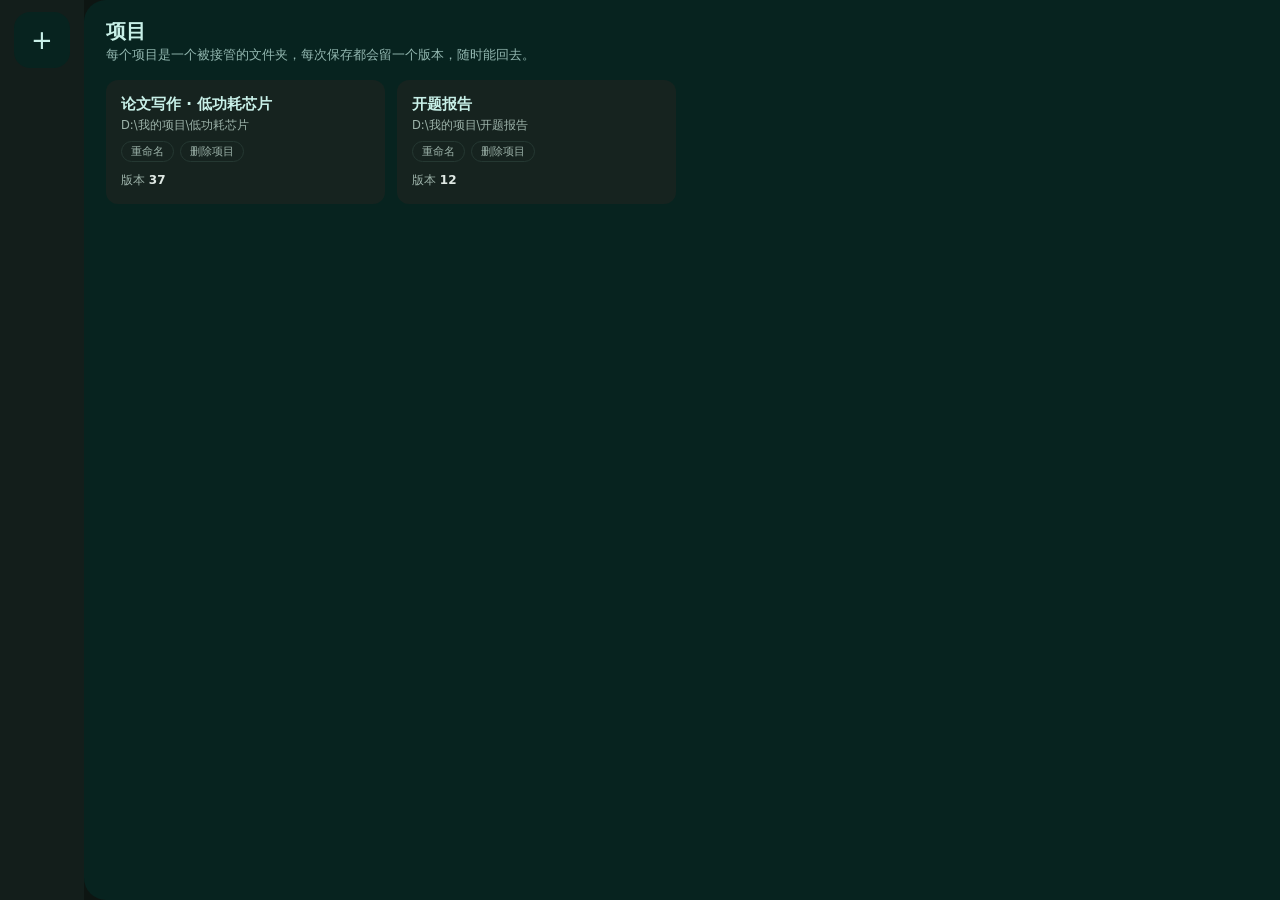
==== prototype/index.html @ 91e2f605 "feat(projects): 与其他功能打通，全量按钮巡检 联动： · 新增 web/js/project-link.js：统一的「存到项目」入口（选项目 → 选节点 → 复制文件） · 历史记录页" ====
<!DOCTYPE html>
<html lang="zh-CN">
<head>
<meta charset="utf-8">
<title>Makise Toolkit · 项目</title>
<link rel="stylesheet" href="css/style.css?v=16">
<style>
  /* 内嵌到 MT 主界面时，隐藏原型自己的左侧栏（MT 已经有导航栏了） */
  body.embed-mode .rail { display: none; }
  body.embed-mode .shell { height: 100%; }
  /* 内嵌时不要透明：透明会让外层底色透上来，文字发灰看不清 */
  body.embed-mode .slab { border-radius: 0; }
  body.embed-mode .view { padding: 18px 22px 24px; }
  body.embed-mode { background: var(--md-surface); }
  /* 内嵌时必须把高度撑满 iframe，否则底下会露出外层的灰带 */
  html:has(body.embed-mode),
  body.embed-mode,
  body.embed-mode .shell { height: 100%; margin: 0; }
  body.embed-mode .slab { min-height: 100%; }
</style>
<script>
  // 在 MT 里是嵌在 iframe 中的：点进项目后 URL 不再带 ?embed=1，
  // 所以用 window.top !== window.self 判断，别再依赖查询参数。
  if (location.search.indexOf('embed=1') >= 0 || window.top !== window.self) {
    document.documentElement.dataset.embed = '1';
  }
</script>
</head>
<body>

<div class="shell">
  <nav class="rail">
    <button class="rail-fab" id="newProject" title="新建项目">+</button>
    <div class="rail-spacer"></div>
  </nav>
  <main class="slab">
    <div class="view">
      <h1 class="page-title">项目</h1>
      <p class="page-sub">每个项目是一个被接管的文件夹，每次保存都会留一个版本，随时能回去。</p>
      <div id="list"></div>
    </div>
  </main>
</div>

<div class="dialog-host" id="dialogHost">
  <div class="dialog">
    <h3>新建项目</h3>
    <p>选一个空文件夹，Makise Toolkit 会接管它，之后每次保存都记一个版本。</p>
    <input class="input" id="projectName" placeholder="项目名称，例如：低功耗芯片论文">
    <input class="input" id="projectPath" placeholder="文件夹路径，例如：D:\\我的项目\\低功耗芯片" style="margin-top:8px">
    <div class="actions">
      <button class="btn text" id="cancel">取消</button>
      <button class="btn" id="confirm">创建</button>
    </div>
  </div>
</div>

<script src="js/data.js?v=16"></script>
<style>
/* 没有项目时的引导：暗色、箭头指向左上角 */
.empty-hint {
  position: absolute; left: 50%; top: 46%;
  transform: translate(-50%, -50%);
  display: flex; align-items: flex-start; gap: 18px;
  color: #5f7d75;
}
.empty-arrow { font-size: 54px; line-height: 1; transform: rotate(-38deg); opacity: .55; }
.empty-text { font-size: 15px; line-height: 1.9; letter-spacing: .4px; }
.empty-text b { display: block; font-size: 17px; color: #7fa69c; margin-bottom: 6px; font-weight: 600; }
</style>
<div class="empty-hint" id="emptyHint" style="display:none">
  <div class="empty-arrow">↖</div>
  <div class="empty-text"><b>创建第一个项目吧！</b>点左上角的 ＋ 选一个空文件夹开始</div>
</div>
<script>
  // 和 MT 主界面的约定：告诉它当前是哪一屏，外部据此切换左上角按钮
  window.tellHost = function (extra) {
    try { parent.postMessage(Object.assign({ type: 'mt-state', view: 'list' }, extra || {}), location.origin); } catch (e) {}
  };
  window.addEventListener('load', () => { tellHost(); });
  window.addEventListener('message', (e) => {
    if (!e || !e.data) return;
    if (e.data.type === 'mt-new') {
      const dlg = document.getElementById('dialogHost');
      if (dlg) dlg.classList.add('open');
      const name = document.getElementById('projectName');
      if (name) setTimeout(() => name.focus(), 60);
    }
  });
</script>
<script src="js/api.js?v=16"></script>
<script>
const MTD = window.MTData;

const list = document.getElementById('list');
const host = document.getElementById('dialogHost');

let MTOnline = false;

async function render() {
  let projects = [];
  MTOnline = await MTApi.available().catch(() => false);
  if (MTOnline) {
    try { projects = (await MTApi.list()).projects || []; } catch (e) { projects = []; }
  } else {
    projects = MTD.loadProjects();
  }
  list.innerHTML = '';
  const hint = document.getElementById('emptyHint');
  if (hint) hint.style.display = projects.length ? 'none' : 'flex';
  if (window.tellHost) window.tellHost({ count: projects.length });
  if (!projects.length) return;
  const grid = document.createElement('div');
  grid.className = 'projects';
  projects.forEach((p, i) => {
    const card = document.createElement('div');
    card.className = 'project-card';
    card.style.animationDelay = (i * 40) + 'ms';
    card.innerHTML =
      '<div class="project-name">' + p.name + '</div>' +
      '<div class="project-path">' + p.path + '</div>' +
      '<div class="project-actions">' +
        '<button class="mini-btn" data-act="rename" title="改个项目名">重命名</button>' +
        '<button class="mini-btn danger" data-act="delete" title="删掉项目和它的文件夹">删除项目</button>' +
      '</div>' +
      '<div class="project-meta">' +
        '<span>版本 <b>' + (p.commits || 0) + '</b></span>' +
        (p.branch ? '<span>分支 <b>' + p.branch + '</b></span>' : '') +
        (p.head ? '<span>' + String(p.head).slice(0, 7) + '</span>' : '') +
      '</div>';
    card.onclick = (ev) => {
      const act = ev.target && ev.target.dataset ? ev.target.dataset.act : '';
      if (act) { ev.stopPropagation(); onCardAction(p, act); return; }
      location.href = 'project.html?id=' + encodeURIComponent(p.id) + '&embed=1';
    };
    grid.append(card);
  });
  list.append(grid);
}

document.getElementById('newProject').onclick = () => {
  document.getElementById('projectName').value = '';
  document.getElementById('projectPath').value = '';
  host.classList.add('open');
  setTimeout(() => document.getElementById('projectName').focus(), 80);
};
document.getElementById('cancel').onclick = () => host.classList.remove('open');
host.onclick = (e) => { if (e.target === host) host.classList.remove('open'); };
document.getElementById('confirm').onclick = async () => {
  const name = document.getElementById('projectName').value.trim();
  const path = document.getElementById('projectPath').value.trim();
  if (!name || !path) { await askDialog({ title: '还差一点', body: '项目名和文件夹路径都要填。', okText: '知道了', cancelText: '关闭' }); return; }
  try {
    const p = MTOnline ? await MTApi.create(name, path) : MTD.createProject(name, path);
    host.classList.remove('open');
    await render();
    if (p && p.id) location.href = 'project.html?id=' + encodeURIComponent(p.id) + '&embed=1';
  } catch (e) {
    await askDialog({ title: '创建失败', body: e.message, okText: '知道了', cancelText: '关闭' });
  }
};

/** 卡片上的三个动作：重命名 / 删除项目 */
/** 应用内对话框：不用原生 confirm/prompt（会被"阻止此页面创建更多对话框"静默拦掉） */
function askDialog(opts) {
  return new Promise((resolve) => {
    const host = document.createElement('div');
    host.className = 'mt-modal';
    host.innerHTML = '<div class="mt-modal-box"><div class="mt-modal-title"></div>' +
      '<div class="mt-modal-body"></div>' +
      '<input class="input mt-modal-input" style="display:none">' +
      '<div class="mt-modal-row"><button class="btn text" data-act="cancel"></button>' +
      '<button class="btn" data-act="ok"></button></div></div>';
    host.querySelector('.mt-modal-title').textContent = opts.title || '提示';
    host.querySelector('.mt-modal-body').textContent = opts.body || '';
    host.querySelector('[data-act="ok"]').textContent = opts.okText || '确定';
    host.querySelector('[data-act="cancel"]').textContent = opts.cancelText || '取消';
    if (opts.danger) host.querySelector('[data-act="ok"]').style.background = '#ffb4ab';
    const input = host.querySelector('.mt-modal-input');
    if (opts.input !== undefined) {
      input.style.display = 'block';
      input.value = opts.input;
      host.querySelector('.mt-modal-body').style.display = 'none';
    }
    document.body.append(host);
    const close = (v) => { host.remove(); resolve(v); };
    host.querySelector('[data-act="ok"]').onclick = () => close(opts.input !== undefined ? input.value : true);
    host.querySelector('[data-act="cancel"]').onclick = () => close(opts.input !== undefined ? null : false);
    host.onclick = (e) => { if (e.target === host) close(opts.input !== undefined ? null : false); };
    setTimeout(() => (opts.input !== undefined ? input : host.querySelector('.mt-modal-box')).focus(), 40);
  });
}

/** 卡片上的动作：重命名 / 删除项目 */
async function onCardAction(p, act) {
  if (act === 'rename') {
    const name = await askDialog({ title: '重命名项目', input: p.name, okText: '改名' });
    if (!name || !name.trim() || name === p.name) return;
    try { await MTApi.rename(p.id, name.trim()); await render(); }
    catch (e) { await askDialog({ title: '改名失败', body: e.message, okText: '知道了', cancelText: '关闭' }); }
    return;
  }
  if (act === 'delete') {
    const ok = await askDialog({
      title: '删除项目',
      body: '删除「' + p.name + '」？\n\n确定 = 连文件夹一起删掉（不可恢复）\n取消 = 什么都不做',
      okText: '删除', danger: true,
    });
    if (!ok) return;
    try {
      await MTApi.deleteProject(p.id, true);
      await render();
    } catch (e) {
      const only = await askDialog({
        title: '文件夹删不掉',
        body: '可能里面还有文件开着：' + e.message + '\n\n只从列表移除这个项目？（文件保留）',
        okText: '只移除', cancelText: '算了',
      });
      if (only) {
        try { await MTApi.deleteProject(p.id, false); await render(); }
        catch (e2) { await askDialog({ title: '移除失败', body: e2.message, okText: '知道了', cancelText: '关闭' }); }
      }
    }
  }
}

render();
</script>
<script>
  if (document.documentElement.dataset.embed === '1') document.body.classList.add('embed-mode');
</script>
</body>
</html>
---- prototype/css/style.css ----
/* ============================================================
   Makise Toolkit 项目管理原型 —— 视觉沿用应用的 Material 3 体系
   ============================================================ */
:root {
  --ease-ios: cubic-bezier(.22, 1, .36, 1);
  --ease-soft: cubic-bezier(.34, 1.32, .5, 1);
  --dur-page: 460ms;

  --md-primary: #8fd3c7;
  --md-on-primary: #003731;
  --md-primary-container: #07231f;
  --md-on-primary-container: #c8f0e8;
  --md-secondary-container: #24463f;
  --md-on-secondary-container: #cdeee4;
  --md-surface: #0d1512;
  --md-surface-container: #131e1b;
  --md-surface-container-low: #16231f;
  --md-surface-container-high: #1d2e29;
  --md-on-surface: #dfe9e4;
  --md-on-surface-variant: #9db3aa;
  --md-outline: #3a5049;
  --md-outline-variant: #253832;
  --md-error: #ffb4ab;

  --radius-card: 12px;
  --radius-slab: 22px;
  --radius-pill: 999px;
}

* { box-sizing: border-box; }
html, body { height: 100%; }
body {
  margin: 0;
  background: var(--md-surface);
  color: var(--md-on-surface);
  font-family: "Segoe UI", "Microsoft YaHei UI", system-ui, sans-serif;
  font-size: 14px;
  -webkit-font-smoothing: antialiased;
}
button { font: inherit; cursor: pointer; }
input { font: inherit; }

/* ---------------------------------------------------------- 布局骨架 */
.shell { display: flex; height: 100%; }
.rail {
  width: 84px; flex: none;
  background: var(--md-surface-container);
  display: flex; flex-direction: column; align-items: center;
  padding: 12px 0 10px; gap: 10px;
}
.rail-fab {
  width: 56px; height: 56px; border: none; border-radius: 16px;
  background: var(--md-primary-container); color: var(--md-on-primary-container);
  display: grid; place-items: center; font-size: 26px; line-height: 1;
  transition: transform 140ms var(--ease-ios), background 160ms var(--ease-ios);
}
.rail-fab:hover { background: #0e332c; }
.rail-fab:active { transform: scale(.94); }
.rail-spacer { flex: 1; }

.slab {
  flex: 1; min-width: 0;
  background: var(--md-primary-container);
  color: var(--md-on-primary-container);
  border-radius: var(--radius-slab) 0 0 var(--radius-slab);
  overflow: hidden; display: flex;
}
.view { flex: 1; min-width: 0; overflow-y: auto; padding: 18px 22px 40px; }

.page-title { font-size: 20px; font-weight: 600; margin: 0 0 2px; }
.page-sub { margin: 0 0 16px; font-size: 12.5px; opacity: .72; }

/* ---------------------------------------------------------- 卡片 */
.card {
  background: var(--md-surface-container-low);
  border-radius: var(--radius-card);
  padding: 13px 14px;
  margin-bottom: 12px;
}
.card-title { font-size: 14px; font-weight: 600; margin: 0 0 6px; display: flex; align-items: center; gap: 8px; }
.card-desc { font-size: 12.5px; color: var(--md-on-surface-variant); line-height: 1.6; margin: 0; }

/* ---------------------------------------------------------- 按钮 */
.btn {
  height: 34px; padding: 0 14px; border: none; border-radius: var(--radius-pill);
  background: var(--md-secondary-container); color: var(--md-on-secondary-container);
  display: inline-flex; align-items: center; gap: 6px; font-size: 13px;
  transition: transform 120ms var(--ease-ios), background 150ms var(--ease-ios), opacity 150ms;
}
.btn:hover { filter: brightness(1.12); }
.btn:active { transform: scale(.97); }
.btn.tonal { background: transparent; box-shadow: inset 0 0 0 1px var(--md-outline); color: var(--md-primary); }
.btn.text { background: transparent; color: var(--md-primary); padding: 0 10px; }
.btn:disabled { opacity: .38; cursor: not-allowed; transform: none; }
.btn-row { display: flex; gap: 8px; flex-wrap: wrap; align-items: center; }

/* ---------------------------------------------------------- 首页：项目列表 */
.projects { display: grid; grid-template-columns: repeat(auto-fill, minmax(260px, 1fr)); gap: 12px; }
.project-card {
  background: var(--md-surface-container-low);
  border-radius: var(--radius-card);
  padding: 14px; cursor: pointer;
  border: 1px solid transparent;
  transition: border-color 160ms var(--ease-ios), transform 160ms var(--ease-ios), background 160ms;
  animation: card-in 260ms var(--ease-ios) both;
}
.project-card:hover { border-color: var(--md-outline); transform: translateY(-2px); background: var(--md-surface-container); }
.project-name { font-size: 15px; font-weight: 600; margin-bottom: 4px; }
.project-path { font-size: 11.5px; color: var(--md-on-surface-variant); overflow: hidden; text-overflow: ellipsis; white-space: nowrap; }
.project-meta { display: flex; gap: 14px; margin-top: 10px; font-size: 12px; color: var(--md-on-surface-variant); }
.project-meta b { color: var(--md-on-surface); font-weight: 600; }
@keyframes card-in { from { opacity: 0; transform: translateY(10px); } to { opacity: 1; transform: none; } }

.empty {
  display: grid; place-items: center; gap: 10px;
  padding: 70px 20px; text-align: center;
  color: var(--md-on-surface-variant);
}
.empty .big { font-size: 40px; opacity: .5; }

/* ---------------------------------------------------------- 项目视图 */
.project-head { display: flex; align-items: center; gap: 12px; margin-bottom: 12px; }
.project-head .name { font-size: 18px; font-weight: 600; }
.project-head .path { font-size: 11.5px; color: var(--md-on-surface-variant); }

/* 外部 git 被动过的提示 */
.banner {
  display: flex; align-items: center; gap: 10px;
  background: #3a2f10; color: #ffe08a;
  border-radius: var(--radius-card); padding: 9px 12px; margin-bottom: 12px;
  font-size: 12.5px;
  animation: banner-in 260ms var(--ease-ios) both;
}
@keyframes banner-in { from { opacity: 0; transform: translateY(-6px); } to { opacity: 1; transform: none; } }

/* 画布 */
/* 时间轴：横向卡片 */
.node.card {
  border-radius: 12px;
  min-width: 132px; max-width: 190px;
  text-align: left;
}
/* 思维导图：圆形节点，文字居中 */
.canvas.round .node {
  border-radius: 50%;
  width: 104px; height: 104px;
  display: flex; flex-direction: column; align-items: center; justify-content: center;
  text-align: center; padding: 0 10px;
  font-size: 12px; line-height: 1.25;
}
.canvas.round .node .note { display: none; }
.canvas.round .node.trunk {
  width: 128px; height: 128px;
  min-width: 0; max-width: none;
  font-size: 13px;
}

/* 节点下沿的分支把手：按住往上拖不出来，点一下加一条分支 */
.branch-handle {
  position: absolute; left: 50%; bottom: -9px;
  width: 18px; height: 18px; margin-left: -9px;
  border-radius: 50%;
  background: var(--md-surface-container-highest, #24352f);
  border: 1px solid var(--md-outline);
  color: var(--md-primary);
  display: grid; place-items: center;
  font-size: 13px; line-height: 1;
  opacity: 0; transform: scale(.8);
  transition: opacity 160ms var(--ease-ios), transform 160ms var(--ease-ios);
  cursor: pointer;
}
.node:hover .branch-handle,
.node.selected .branch-handle { opacity: 1; transform: scale(1); }
/* 导图模式也给手柄，贴着圆周放 */
.canvas.round .branch-handle.down { bottom: -14px; }
.canvas.round .branch-handle.right { display: none; }

.canvas-wrap {
  position: relative;
  background: var(--md-surface-container-low);
  background-image: radial-gradient(circle, rgba(143,211,199,.10) 1px, transparent 1px);
  background-size: 22px 22px;
  border-radius: var(--radius-card);
  height: calc(100vh - 210px);
  min-height: 420px;
  overflow: hidden;
}
.canvas {
  position: absolute; inset: 0;
  /* 点阵画在 .canvas-wrap 上，这样平移多远都有背景 */
}
/* overflow: visible 让超出视口的连线也能画出来，不会被裁掉 */
.edges { position: absolute; inset: 0; width: 100%; height: 100%; overflow: visible; pointer-events: none; }
.edge { fill: none; stroke: var(--md-outline); stroke-width: 2; transition: d 420ms var(--ease-ios); }
.edge.linked { stroke: var(--md-primary); stroke-opacity: .55; }

.node.dragging {
  transition: none !important;
  pointer-events: none;   /* 拖动中让指针"穿透"到自己下面，才能判断压在谁身上 */
}
.node {
  position: absolute;
  transform: translate(-50%, -50%);
  transition: left 460ms var(--ease-ios), top 460ms var(--ease-ios),
              box-shadow 160ms, background 160ms, border-color 160ms;
  background: var(--md-surface-container-high);
  border: 1px solid var(--md-outline-variant);
  border-radius: 12px;
  padding: 10px 14px;
  min-width: 108px; max-width: 200px;
  font-size: 13px; line-height: 1.4;
  box-shadow: 0 1px 3px rgba(0,0,0,.25);
  cursor: grab; user-select: none;
  will-change: left, top;
}
.node:active { cursor: grabbing; }
.node:hover { border-color: var(--md-outline); box-shadow: 0 4px 12px rgba(0,0,0,.35); }
.node.selected { border-color: var(--md-primary); box-shadow: 0 0 0 2px rgba(143, 211, 199, .18); }
.node.trunk {
  background: var(--md-primary); color: var(--md-on-primary);
  border-color: transparent; font-weight: 600;
  min-width: 160px;
  max-width: 240px;
  padding: 12px 16px;
  box-shadow: 0 4px 16px rgba(143,211,199,.18);
}
.node.floating { border-style: dashed; opacity: .92; }
.node .note {
  margin-top: 4px; font-size: 11px; color: var(--md-on-surface-variant);
  border-top: 1px dashed var(--md-outline-variant); padding-top: 3px;
}
.node.trunk .note { color: rgba(0, 55, 49, .75); border-color: rgba(0, 55, 49, .3); }
.node.dragging { transition: none; z-index: 30; }

/* 暂存区 */
.stage {
  position: absolute; right: 14px; bottom: 14px; width: 208px;
  background: color-mix(in srgb, var(--md-surface-container) 92%, transparent);
  border: 1px dashed var(--md-outline);
  border-radius: var(--radius-card);
  padding: 10px;
  backdrop-filter: blur(3px);
}
.stage-title { font-size: 11.5px; color: var(--md-on-surface-variant); margin-bottom: 8px; display: flex; justify-content: space-between; }
.stage .item {
  background: var(--md-surface-container-high);
  border-radius: 9px; padding: 6px 9px; margin-bottom: 6px;
  font-size: 12px; cursor: grab;
  display: flex; gap: 6px; align-items: center;
  transition: transform 140ms var(--ease-ios), background 140ms;
}
.stage .item:hover { background: #24352f; transform: translateX(-2px); }
.stage .item:active { cursor: grabbing; }
.stage .hint { font-size: 11px; color: var(--md-on-surface-variant); opacity: .8; }

/* 浮动工具条 */
.toolbar {
  display: flex; gap: 8px; align-items: center;
  margin-top: 12px;
}
.toolbar .grow { flex: 1; }
.dirty-dot { width: 7px; height: 7px; border-radius: 50%; background: var(--md-primary); opacity: 0; transition: opacity 200ms; }
.dirty-dot.on { opacity: 1; }

/* 视图切换分段控件 */
.segmented {
  display: inline-flex; background: var(--md-surface-container-high);
  border-radius: var(--radius-pill); padding: 3px; gap: 2px;
}
.segmented button {
  border: none; background: transparent; color: var(--md-on-surface-variant);
  height: 28px; padding: 0 14px; border-radius: var(--radius-pill); font-size: 12.5px;
  transition: background 200ms var(--ease-ios), color 200ms;
}
.segmented button.on { background: var(--md-secondary-container); color: var(--md-on-secondary-container); }

/* 弹窗 */
.dialog-host {
  position: fixed; inset: 0; display: none; place-items: center;
  background: rgba(0, 0, 0, .5); z-index: 100;
}
.dialog-host.open { display: grid; }
.dialog {
  width: min(420px, 90vw);
  background: var(--md-surface-container);
  border-radius: 16px; padding: 18px;
  animation: dlg-in 240ms var(--ease-soft) both;
}
@keyframes dlg-in { from { opacity: 0; transform: scale(.96) translateY(8px); } to { opacity: 1; transform: none; } }
.dialog h3 { margin: 0 0 6px; font-size: 16px; }
.dialog p { margin: 0 0 14px; font-size: 12.5px; color: var(--md-on-surface-variant); line-height: 1.6; }
.input {
  width: 100%; height: 36px; padding: 0 12px;
  background: var(--md-surface-container-high);
  border: 1px solid var(--md-outline-variant);
  border-radius: 10px; color: var(--md-on-surface);
}
.input:focus { outline: none; border-color: var(--md-primary); }
.dialog .actions { display: flex; justify-content: flex-end; gap: 8px; margin-top: 16px; }

@media (prefers-reduced-motion: reduce) {
  * { animation: none !important; transition: none !important; }
}

/* 分支线：虚线 + 琥珀色，和主线的实线青绿区分开 */
.edge.branch {
  stroke: #e8b86d;
  stroke-dasharray: 5 5;
  stroke-opacity: .8;
  stroke-width: 1.6;
}
.edge.main { stroke: var(--md-primary); stroke-opacity: .55; }


/* ---------- 节点摘要：编辑后的简练内容挂在节点上 ---------- */
.node .summary {
  margin-top: 4px;
  font-size: 11px;
  line-height: 1.45;
  color: var(--md-on-surface-variant);
  display: -webkit-box;
  -webkit-line-clamp: 2;
  -webkit-box-orient: vertical;
  overflow: hidden;
}
.node.trunk .summary { color: rgba(0, 55, 49, .72); }
.canvas.round .node .summary { display: none; }

/* ---------- 节点两个方向的手柄 ---------- */
.branch-handle.down { left: 50%; bottom: -9px; margin-left: -9px; }
.branch-handle.right {
  left: auto; right: -9px; bottom: auto;
  top: 50%; margin-top: -9px;
}
.node:hover .branch-handle,
.node.selected .branch-handle { opacity: 1; transform: scale(1); }
.canvas.round .branch-handle { display: none; }

/* ---------- 编辑面板 ---------- */
.editor-host {
  position: fixed; inset: 0; background: rgba(0, 0, 0, .45);
  display: none; z-index: 90;
}
.editor-host.open { display: block; }
.editor {
  position: absolute; right: 0; top: 0; bottom: 0;
  width: min(460px, 96vw);
  min-width: 0;
  overflow-x: hidden;
  background: var(--md-surface-container);
  padding: 18px;
  display: flex; flex-direction: column; gap: 10px;
  transform: translateX(100%);
  transition: transform 320ms var(--ease-soft);
  box-shadow: -8px 0 32px rgba(0,0,0,.35);
}
.editor-host.open .editor { transform: none; }
.editor h3 { margin: 0; font-size: 15px; }
.editor .hint { font-size: 11.5px; color: var(--md-on-surface-variant); line-height: 1.6; }
.editor input, .editor textarea {
  width: 100%; background: var(--md-surface-container-high);
  border: 1px solid var(--md-outline-variant); border-radius: 10px;
  color: var(--md-on-surface); padding: 10px 12px; font: inherit; resize: none;
}
.editor textarea { flex: 1; min-height: 220px; line-height: 1.7; }
.editor input:focus, .editor textarea:focus { outline: none; border-color: var(--md-primary); }
.editor .row { display: flex; gap: 8px; justify-content: flex-end; }

/* 节点右下角显示对应的文件名，鼠标移上去才显示，避免太挤 */
.node .filerow {
  margin-top: 5px; font-size: 10px; opacity: 0;
  color: var(--md-primary); letter-spacing: .2px;
  white-space: nowrap; overflow: hidden; text-overflow: ellipsis;
  transition: opacity 160ms var(--ease-ios);
}
.node:hover .filerow, .node.selected .filerow { opacity: .8; }
.canvas.round .node .filerow { display: none; }

/* 合并编辑器：层级高于分支面板，两侧对照要能同时看到 */
#mergeHost { z-index: 95; }
#mergeHost .editor { width: min(880px, 96vw); }
#mergeHost .ed-row { color: #b8f0e4; }

/* ---------- Markdown 编辑器 ---------- */
.md-tabs { display: flex; gap: 4px; }
.md-tabs button {
  background: transparent; border: 1px solid var(--md-outline-variant);
  color: var(--md-on-surface-variant); border-radius: 999px;
  padding: 4px 12px; font: inherit; font-size: 12px; cursor: pointer;
  transition: background 160ms var(--ease-ios), color 160ms var(--ease-ios);
}
.md-tabs button.on {
  background: rgba(143, 211, 199, .14);
  color: var(--md-primary);
  border-color: rgba(143, 211, 199, .45);
}
.md-toolbar { display: flex; gap: 4px; }
.md-toolbar button {
  min-width: 30px; height: 26px; padding: 0 8px;
  background: var(--md-surface-container-high);
  border: 1px solid transparent; border-radius: 7px;
  color: var(--md-on-surface-variant); font: inherit; font-size: 12px;
  cursor: pointer; transition: background 140ms var(--ease-ios);
}
.md-toolbar button:hover { background: var(--md-surface-container-highest); color: var(--md-primary); }
.md-body { display: flex; gap: 10px; flex: 1; min-height: 0; }
.md-body textarea { flex: 1; min-height: 200px; }
.md-preview {
  flex: 1; min-height: 200px; overflow: auto; font-size: 13px; line-height: 1.75;
  padding: 10px 12px; border-radius: 10px;
  background: var(--md-surface-container-high);
  border: 1px solid var(--md-outline-variant);
}
.editor[data-mode="edit"] .md-preview { display: none; }
.editor[data-mode="preview"] textarea { display: none; }
.editor[data-mode="preview"] .md-toolbar { display: none; }
.editor[data-mode="preview"] .md-preview { flex: 1; }
.md-preview h1, .md-preview h2, .md-preview h3 { margin: .6em 0 .35em; line-height: 1.35; }
.md-preview h1 { font-size: 20px; } .md-preview h2 { font-size: 16px; } .md-preview h3 { font-size: 14px; }
.md-preview p { margin: .5em 0; }
.md-preview ul, .md-preview ol { margin: .4em 0; padding-left: 1.35em; }
.md-preview blockquote {
  margin: .5em 0; padding: 4px 10px; border-left: 2px solid var(--md-primary);
  color: var(--md-on-surface-variant); background: rgba(143, 211, 199, .06);
}
.md-preview code {
  background: rgba(0, 0, 0, .28); padding: 1px 5px; border-radius: 4px; font-size: 12px;
}
.md-preview pre.md-code {
  background: rgba(0, 0, 0, .3); padding: 10px; border-radius: 8px; overflow: auto;
}
.md-preview pre.md-code code { background: none; padding: 0; }
.md-preview a { color: var(--md-primary); }
.md-preview hr { border: none; border-top: 1px solid var(--md-outline-variant); margin: 1em 0; }


/* ---------- 编辑面板的尺寸与折行修复 ---------- */
.editor > * { min-width: 0; }
.editor input, .editor textarea { min-width: 0; }
.editor textarea {
  white-space: pre-wrap;
  overflow-wrap: anywhere;      /* 一长串 11111… 一定要能折行 */
  word-break: break-word;
  overflow-x: hidden;
  height: 100%;
  min-height: 160px;
  max-height: none;
}
.editor .md-body { min-height: 0; overflow: hidden; }
.editor .md-body textarea { flex: 1 1 0; min-width: 0; }
.editor .md-preview {
  flex: 1 1 0; min-width: 0;
  overflow-wrap: anywhere;
  word-break: break-word;
  overflow-x: hidden;
}
/* 面板窄的时候分栏没意义：自动只留编辑区 */
@media (max-width: 900px) {
  .editor[data-mode="split"] .md-preview { display: none; }
  .editor[data-mode="split"] textarea { flex: 1; }
}
/* 面板太矮时，正文区让出一部分给附件区 */
.editor textarea { field-sizing: content; }

/* 节点右下角的附件角标：挂了文件一眼能看出来 */
.node .asset-badge {
  position: absolute; right: -9px; bottom: -9px;
  min-width: 26px; height: 20px;
  display: inline-flex; align-items: center; justify-content: center;
  cursor: pointer; z-index: 3;
  background: var(--md-surface-container-highest);
  border: 1px solid rgba(143, 211, 199, .45);
  color: var(--md-primary);
  border-radius: 999px; padding: 1px 6px;
  font-size: 10px; line-height: 1.5; white-space: nowrap;
  box-shadow: 0 2px 6px rgba(0, 0, 0, .35);
}
.canvas.round .node .asset-badge { right: -2px; bottom: 6px; }

/* 关联线：和结构线明显区分 —— 紫色点线 + 可点击删除 */
.edge.link {
  stroke: #b9a6f0;
  stroke-width: 1.8;
  stroke-dasharray: 2 6;
  stroke-linecap: round;
  stroke-opacity: .9;
  pointer-events: stroke;
  cursor: pointer;
}
.edge.link:hover { stroke: #d5c8ff; stroke-width: 2.4; }
.canvas.linking { cursor: crosshair; }

/* 关联线上的文字：加描边做底，压在连线/节点上也看得清 */
.edge-label {
  font-size: 11px;
  fill: #d5c8ff;
  text-anchor: middle;
  dominant-baseline: middle;
  paint-order: stroke;
  stroke: var(--md-surface-container-low);
  stroke-width: 3.5px;
  stroke-linejoin: round;
  pointer-events: auto;
  cursor: pointer;
  user-select: none;
}
.edge-label:hover { fill: #ffffff; }
.edge-label.empty {
  fill: rgba(213, 200, 255, .45);
  font-style: italic;
  pointer-events: none;   /* 占位文字不要挡住节点点击 */
}

/* 文字单独一层，压在节点上面；只让文字本身可点，不挡拖动 */
.edge-labels { z-index: 6; pointer-events: none; overflow: visible; }
.edge-labels text { pointer-events: auto; }

/* 从分支再延伸出来的主线：点划线，和普通主线区分 */
.edge.main-from-branch {
  stroke: #7fc9bb;
  stroke-dasharray: 9 5;
  stroke-opacity: .6;
}

.stage-actions { display: flex; gap: 6px; margin-top: 2px; }
.stage-actions .btn { font-size: 11.5px; padding: 0 8px; height: 26px; }

/* 右键菜单 */
.ctx-menu {
  position: fixed; z-index: 300; min-width: 150px;
  background: var(--md-surface-container-high);
  border: 1px solid var(--md-outline-variant);
  border-radius: 10px; padding: 5px;
  box-shadow: 0 10px 28px rgba(0, 0, 0, .45);
  display: flex; flex-direction: column; gap: 1px;
}
.ctx-menu button {
  background: transparent; border: none; text-align: left;
  color: var(--md-on-surface); font: inherit; font-size: 12.5px;
  padding: 7px 10px; border-radius: 7px; cursor: pointer;
}
.ctx-menu button:hover { background: var(--md-surface-container-highest); }
.ctx-menu button.danger { color: #ffb4ab; }
.ctx-menu .sep { height: 1px; background: var(--md-outline-variant); margin: 4px 6px; }

/* 标题太长时截断，别把节点撑变形 */
.node > div:first-child {
  display: -webkit-box;
  -webkit-line-clamp: 2;
  -webkit-box-orient: vertical;
  overflow: hidden;
  overflow-wrap: anywhere;
}

/* 拖动时预告"会连到哪、怎么连" */
.edge.preview {
  stroke: var(--md-primary);
  stroke-width: 2;
  stroke-dasharray: 3 7;
  stroke-opacity: .9;
  animation: previewDash 1s linear infinite;
}
.edge.preview.preview-v { stroke: #e8b86d; }
@keyframes previewDash { to { stroke-dashoffset: -20; } }
.node.link-target {
  border-color: var(--md-primary) !important;
  box-shadow: 0 0 0 3px rgba(143, 211, 199, .28), 0 6px 18px rgba(0,0,0,.4) !important;
}

/* 线本身可以被指到，才能右键 */
.edges .edge { pointer-events: stroke; cursor: pointer; }
.edge-label.structural { fill: #b6d8d0; font-size: 10.5px; }
.edge-label.structural.is-branch { fill: #e8c99a; }

/* 附件弹层 */
.asset-pop {
  position: fixed; z-index: 320; min-width: 190px; max-width: 300px;
  background: var(--md-surface-container-high);
  border: 1px solid var(--md-outline-variant);
  border-radius: 10px; padding: 8px;
  box-shadow: 0 10px 26px rgba(0,0,0,.45);
}
.asset-pop-row {
  display: flex; gap: 8px; align-items: center;
  padding: 5px 6px; border-radius: 7px; cursor: pointer; font-size: 12px;
}
.asset-pop-row:hover { background: var(--md-surface-container-highest); }
.asset-pop-name { flex: 1; overflow: hidden; text-overflow: ellipsis; white-space: nowrap; }
.asset-pop-size { opacity: .55; font-size: 11px; }

#kindRow { align-items: center; }
#kindRow button { font-size: 11.5px; padding: 4px 10px; }

.mini-btn {
  background: transparent; border: 1px solid var(--md-outline-variant);
  color: var(--md-on-surface-variant); border-radius: 999px;
  font: inherit; font-size: 11px; padding: 2px 9px; cursor: pointer;
  transition: color 150ms, border-color 150ms;
}
.mini-btn:hover { color: var(--md-primary); border-color: var(--md-primary); }
.mini-btn.danger:hover { color: #ffb4ab; border-color: #ffb4ab; }
.project-actions { display: flex; gap: 6px; margin-top: 8px; }

/* ---------- 编辑面板：头部固定 / 正文自适应 / 底部固定 ---------- */
.editor {
  display: flex;
  flex-direction: column;
  gap: 8px;
  overflow: hidden;          /* 面板本身不滚，正文区滚 */
}
.editor-head { display: flex; align-items: center; gap: 10px; }
.editor-head h3 { margin: 0; }
.editor-bar {
  display: flex; align-items: center; gap: 10px; flex-wrap: wrap;
}
.editor .md-body {
  flex: 1 1 auto;
  min-height: 160px;
  max-height: none;
}
.asset-box {
  border: 1px solid var(--md-outline-variant);
  border-radius: 10px;
  padding: 6px 10px;
  flex: 0 0 auto;
}
.asset-box summary {
  cursor: pointer; font-size: 12px; color: var(--md-on-surface-variant);
  list-style: none;
}
.asset-box summary::-webkit-details-marker { display: none; }
.asset-box summary::before { content: '▸ '; }
.asset-box[open] summary::before { content: '▾ '; }
.asset-box .asset-row { display: flex; gap: 6px; margin-top: 6px; }
.asset-box #assetList { display: flex; flex-direction: column; gap: 4px; max-height: 120px; overflow: auto; margin-top: 6px; }
.editor > .row {
  flex: 0 0 auto;
  border-top: 1px solid var(--md-outline-variant);
  padding-top: 8px;
}
/* 节点上那两个快捷手柄：常态就看得见，别藏着 */
.branch-handle { opacity: .62; }
.branch-handle.down { font-size: 12px; }
.branch-handle.right { font-size: 13px; font-weight: 600; }

/* 关联模式下的源节点：一直亮着，提醒你"正在从它往外连" */
.node.link-source {
  border-color: #b9a6f0 !important;
  box-shadow: 0 0 0 3px rgba(185, 166, 240, .25), 0 6px 18px rgba(0,0,0,.4) !important;
}

/* 提示条：多条同时出现时往上叠 */
.mt-toast {
  position: fixed; left: 50%; transform: translateX(-50%);
  background: #1d2e29; color: #dfe9e4;
  padding: 9px 16px; border-radius: 999px; font-size: 12.5px;
  z-index: 200; display: flex; gap: 12px; align-items: center;
  box-shadow: 0 6px 20px rgba(0,0,0,.35);
  transition: bottom 180ms var(--ease-ios), opacity 180ms;
}

/* 线的透明命中层：让 2px 的线也好点 */
.edge-hit {
  fill: none;
  stroke: transparent;
  stroke-width: 16;
  pointer-events: stroke;
  cursor: pointer;
}

.stage-size { margin-left: 6px; opacity: .5; font-size: 10.5px; }

/* 线的悬浮工具条 */
.edge-tip {
  position: fixed; z-index: 310;
  display: flex; gap: 2px;
  background: var(--md-surface-container-high);
  border: 1px solid var(--md-outline-variant);
  border-radius: 999px; padding: 3px;
  box-shadow: 0 8px 22px rgba(0,0,0,.45);
}
.edge-tip button {
  background: transparent; border: none; color: var(--md-on-surface);
  font: inherit; font-size: 11.5px; padding: 3px 9px;
  border-radius: 999px; cursor: pointer;
}
.edge-tip button:hover { background: var(--md-surface-container-highest); color: var(--md-primary); }
.edge-tip button.danger { color: #ffb4ab; }

.node .asset-badge:hover {
  background: var(--md-primary);
  color: #06251f;
  transform: scale(1.08);
}

.node .filerow:hover { opacity: 1; text-decoration: underline; }

/* 节点上显示主文档名，点一下用外部程序打开 */
.node .docrow {
  margin-top: 4px; font-size: 10.5px;
  color: #e8c99a; cursor: pointer;
  white-space: nowrap; overflow: hidden; text-overflow: ellipsis;
}
.node .docrow:hover { text-decoration: underline; color: #f4dcae; }
.canvas.round .node .docrow { display: none; }

/* 改接提示浮标 + 改接预览线 */
.reparent-hint {
  position: fixed; z-index: 330; pointer-events: none;
  background: #ffb4ab; color: #3b0d09;
  font-size: 11.5px; padding: 3px 9px; border-radius: 999px;
  box-shadow: 0 4px 14px rgba(0,0,0,.4);
}
.edge.preview.reparent {
  stroke: #ffb4ab;
  stroke-width: 2.2;
  stroke-dasharray: 2 5;
  animation: none;
}


/* ---------- 编辑面板常驻右侧（宽度可拖动） ---------- */
:root { --editor-w: 400px; }                        /* 拖动时改这个变量 */
body.editing .slab { margin-right: var(--editor-w); }  /* 给右侧栏让位，别挤压内部布局 */
#editorHost {
  position: fixed;
  top: 0; right: 0; bottom: 0; left: auto;        /* left:auto 才能真正贴右边 */
  width: var(--editor-w);
  display: block !important;      /* 常驻，不再隐藏 */
  background: transparent;
  pointer-events: none;           /* 空白处不挡画布 */
  z-index: 40;
}
#editorHost .editor {
  pointer-events: auto;
  position: absolute;
  inset: 0;
  width: 100%;
  transform: none !important;     /* 不做滑入动画 */
  box-shadow: none;
  border-left: 1px solid var(--md-outline-variant);
  border-radius: 0;
  padding: 14px 16px;
}
#editorHost .editor-empty {
  pointer-events: auto;
  position: absolute; inset: 0;
  border-left: 1px solid var(--md-outline-variant);
  background: var(--md-surface-container);
  display: flex; align-items: center; justify-content: center;
  color: var(--md-on-surface-variant);
  font-size: 13px; text-align: center; padding: 24px; line-height: 1.9;
}
@media (max-width: 1100px) {
  body.editing .slab { margin-right: 0; }
  #editorHost { width: min(420px, 92vw); box-shadow: -8px 0 32px rgba(0,0,0,.4); }
}


/* 编辑面板底部按钮：不许挤压、不许断行，放不下就整颗换行 */
.editor > .row {
  display: flex;
  flex-wrap: wrap;
  gap: 6px;
  align-items: center;
}
.editor > .row .btn {
  white-space: nowrap;
  flex: 0 0 auto;
  height: 30px;
  padding: 0 10px;
  font-size: 12px;
}
.editor > .row #editorSave { margin-left: auto; }

/* ---------- 历史面板 ---------- */
.history-group {
  margin: 10px 2px 4px;
  font-size: 11.5px;
  color: var(--md-primary);
  letter-spacing: .3px;
}
.history-item {
  background: var(--md-surface-container-high);
  border-radius: 10px;
  overflow: hidden;
}
.history-row {
  display: flex; align-items: center; gap: 10px;
  padding: 8px 10px; cursor: pointer;
}
.history-row:hover { background: var(--md-surface-container-highest); }
.history-main { flex: 1; min-width: 0; }
.history-subject {
  font-size: 12.5px; overflow: hidden; text-overflow: ellipsis; white-space: nowrap;
}
.history-meta { font-size: 11px; opacity: .55; margin-top: 2px; }
.history-acts { display: flex; gap: 4px; flex: 0 0 auto; }
.history-files {
  display: none; padding: 4px 10px 8px;
  border-top: 1px solid var(--md-outline-variant);
}
.history-file {
  display: flex; align-items: center; gap: 8px;
  font-size: 11.5px; padding: 3px 0;
}
.history-file-name { flex: 1; overflow: hidden; text-overflow: ellipsis; white-space: nowrap; }

/* 历史列表是 flex 列：子项不许被压缩，否则全挤成细条 */
#historyList > * { flex: 0 0 auto; }

/* 顶部的撤销 / 恢复 */
.undo-group { display: flex; gap: 4px; margin-right: 10px; }
.icon-btn {
  width: 34px; height: 34px; border-radius: 10px;
  border: 1px solid var(--md-outline-variant);
  background: var(--md-surface-container-high);
  color: var(--md-on-surface); font-size: 17px; line-height: 1;
  cursor: pointer; transition: background 160ms, opacity 160ms, transform 120ms;
}
.icon-btn:hover:not(:disabled) { background: var(--md-surface-container-highest); color: var(--md-primary); }
.icon-btn:active:not(:disabled) { transform: scale(.94); }
.icon-btn:disabled { opacity: .3; cursor: default; }

/* 应用内对话框 */
.mt-modal {
  position: fixed; inset: 0; z-index: 400;
  background: rgba(0,0,0,.5);
  display: flex; align-items: center; justify-content: center;
}
.mt-modal-box {
  width: min(430px, 92vw);
  background: var(--md-surface-container);
  border: 1px solid var(--md-outline-variant);
  border-radius: 14px; padding: 18px;
  box-shadow: 0 20px 50px rgba(0,0,0,.5);
  display: flex; flex-direction: column; gap: 10px;
}
.mt-modal-title { font-size: 15px; font-weight: 600; }
.mt-modal-body { font-size: 12.5px; line-height: 1.8; color: var(--md-on-surface-variant); white-space: pre-wrap; }
.mt-modal-row { display: flex; justify-content: flex-end; gap: 8px; margin-top: 6px; }

/* 从主干到选中节点的路径高亮 */
.node.on-path {
  border-color: rgba(143, 211, 199, .55);
  box-shadow: 0 0 0 2px rgba(143, 211, 199, .14);
}
.node.selected.on-path { border-color: var(--md-primary); }
#edges path.on-path {
  stroke: var(--md-primary) !important;
  stroke-opacity: .95 !important;
  stroke-width: 2.6 !important;
}

/* 常驻编辑栏：没选中节点时只显示引导，不要和表单叠在一起 */
#editorHost:not(.has-node) .editor { display: none !important; }
#editorHost:not(.has-node) .editor-empty { display: flex !important; }
#editorHost.has-node .editor { display: flex !important; }
#editorHost.has-node .editor-empty { display: none !important; }


/* 底部工具栏：按钮不许拆行，放不下就整排换行 */
.toolbar {
  flex-wrap: wrap;
  row-gap: 8px;
}
.toolbar > * { flex: 0 0 auto; }
.toolbar .btn { white-space: nowrap; }
#watchStatus { white-space: nowrap; }


/* 面板左边缘的拖动手柄：改宽窄 */
#editorResizer {
  pointer-events: auto;
  position: absolute;
  left: -3px; top: 0; bottom: 0;
  width: 9px;
  cursor: col-resize;
  z-index: 3;
  background: transparent;
}
#editorResizer::after {
  content: '';
  position: absolute;
  left: 3px; top: 50%;
  width: 3px; height: 42px;
  transform: translateY(-50%);
  border-radius: 3px;
  background: var(--md-outline-variant);
  opacity: 0;
  transition: opacity 140ms;
}
#editorResizer:hover::after,
body.resizing-editor #editorResizer::after { opacity: .9; }
body.resizing-editor { cursor: col-resize; user-select: none; }
body.resizing-editor iframe { pointer-events: none; }


/* 撤销/恢复按钮：空栈时变淡，但还能点 —— 点了会告诉用户"没有可撤销的操作" */
.icon-btn.is-empty { opacity: .45; }
.icon-btn.is-empty:hover { opacity: .7; color: var(--md-on-surface); }

/* 应用内对话框里的输入框 */
.mt-modal-input {
  width: 100%;
  box-sizing: border-box;
  margin-top: 2px;
}
.mt-modal-box .btn[data-act="main"],
.mt-modal-box .btn[data-act="branch"] { min-width: 68px; }

.mt-modal-box:focus { outline: none; }
.mt-modal-box .btn:focus-visible { outline: 2px solid var(--md-primary); outline-offset: 2px; }


/* 「从最近结果挂文件」的列表 */
.mt-pick-box { width: min(520px, 94vw); }
.mt-pick-list {
  max-height: 320px; overflow: auto; display: flex; flex-direction: column; gap: 4px;
  margin: 6px 0 2px;
}
.mt-pick-item {
  display: flex; flex-direction: column; gap: 2px; text-align: left;
  padding: 8px 10px; border-radius: 8px; cursor: pointer;
  background: var(--md-surface-container-high); border: 1px solid transparent;
  color: var(--md-on-surface); font: inherit;
}
.mt-pick-item:hover { border-color: var(--md-primary); }
.mt-pick-name { font-size: 12.5px; overflow: hidden; text-overflow: ellipsis; white-space: nowrap; }
.mt-pick-sub { font-size: 11px; opacity: .6; overflow: hidden; text-overflow: ellipsis; white-space: nowrap; }

/* 暂存区每项的移除按钮：做成真按钮，键盘也能按 */
.stage-del {
  margin-left: auto;
  opacity: .55;
  padding: 0 5px;
  background: none;
  border: 0;
  color: inherit;
  font: inherit;
  font-size: 14px;
  line-height: 1;
  cursor: pointer;
  border-radius: 4px;
}
.stage-del:hover { opacity: 1; background: rgba(255, 255, 255, .08); }
.stage-del:focus-visible { outline: 2px solid var(--md-primary); outline-offset: 1px; opacity: 1; }
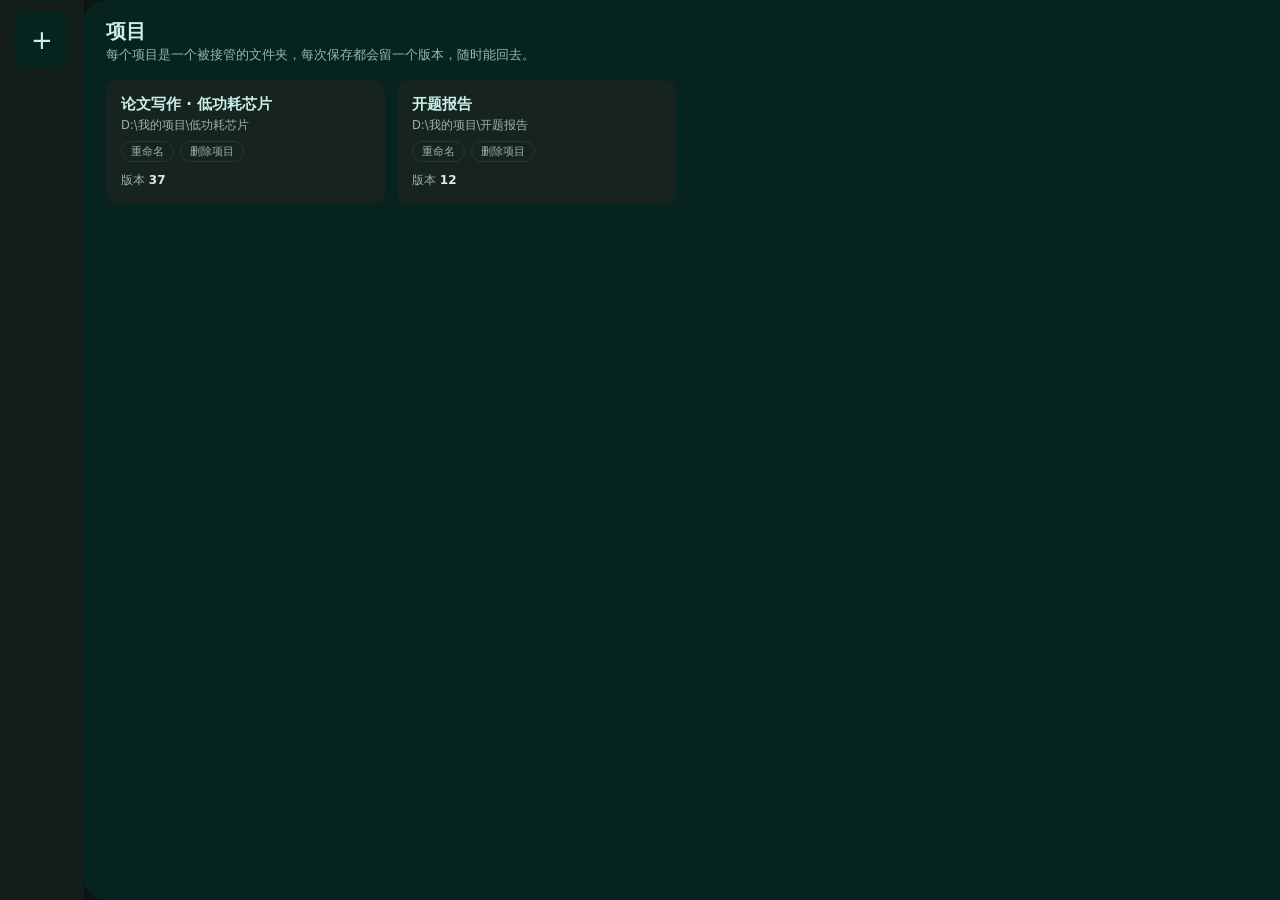
==== commit 0e11c81a: "fix(canvas): 双击空白不再建节点，选中后才可拖动，进项目不再突然缩放 交互： · 双击画布空白不再凭空生成「新节点」（想拖背景时手一抖就多一个）   要加节点请用底部「＋ 添加节点」或节点" ====
--- a/prototype/index.html
+++ b/prototype/index.html
@@ -3,7 +3,7 @@
 <head>
 <meta charset="utf-8">
 <title>Makise Toolkit · 项目</title>
-<link rel="stylesheet" href="css/style.css?v=16">
+<link rel="stylesheet" href="css/style.css?v=24">
 <style>
   /* 内嵌到 MT 主界面时，隐藏原型自己的左侧栏（MT 已经有导航栏了） */
   body.embed-mode .rail { display: none; }
@@ -55,7 +55,7 @@
   </div>
 </div>
 
-<script src="js/data.js?v=16"></script>
+<script src="js/data.js?v=24"></script>
 <style>
 /* 没有项目时的引导：暗色、箭头指向左上角 */
 .empty-hint {
@@ -88,7 +88,7 @@
     }
   });
 </script>
-<script src="js/api.js?v=16"></script>
+<script src="js/api.js?v=24"></script>
 <script>
 const MTD = window.MTData;
 
--- a/prototype/css/style.css
+++ b/prototype/css/style.css
@@ -200,6 +200,7 @@
 }
 .node {
   position: absolute;
+  z-index: 4;              /* 必须压在连线上面，否则虚线会从节点身上穿过去 */
   transform: translate(-50%, -50%);
   transition: left 460ms var(--ease-ios), top 460ms var(--ease-ios),
               box-shadow 160ms, background 160ms, border-color 160ms;
@@ -511,6 +512,8 @@
   pointer-events: none;   /* 占位文字不要挡住节点点击 */
 }
 
+#edges { z-index: 3; }
+
 /* 文字单独一层，压在节点上面；只让文字本身可点，不挡拖动 */
 .edge-labels { z-index: 6; pointer-events: none; overflow: visible; }
 .edge-labels text { pointer-events: auto; }
@@ -945,3 +948,20 @@
 }
 .stage-del:hover { opacity: 1; background: rgba(255, 255, 255, .08); }
 .stage-del:focus-visible { outline: 2px solid var(--md-primary); outline-offset: 1px; opacity: 1; }
+
+
+/* 「问 AI」对话框 */
+.mt-ask-box { width: min(620px, 94vw); }
+.mt-ask-input {
+  width: 100%; box-sizing: border-box; min-height: 74px; resize: vertical;
+  margin-top: 2px; font: inherit;
+}
+.mt-ask-result { margin-top: 10px; max-height: 40vh; overflow: auto; }
+.mt-ask-answer {
+  white-space: pre-wrap; line-height: 1.75; font-size: 13px;
+  background: var(--md-surface-container-high);
+  border-radius: 10px; padding: 10px 12px;
+}
+.mt-ask-sources {
+  white-space: pre-wrap; margin-top: 8px; font-size: 11.5px; opacity: .65; line-height: 1.7;
+}
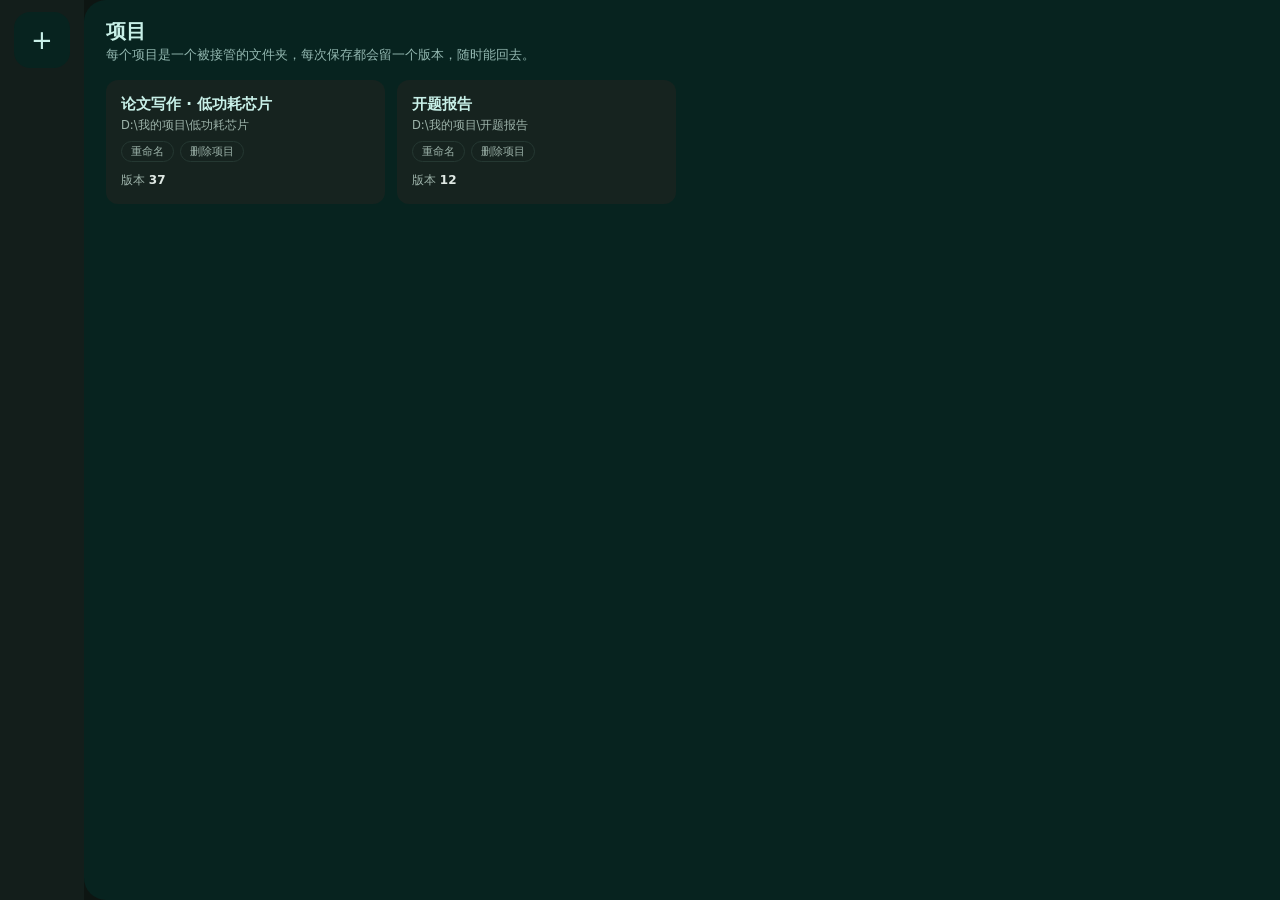
==== commit 981d527f: "fix(canvas): 连线不再穿过节点，适配把节点兜在可视区内 · 关联线（虚线）两端按节点矩形裁切，之前是从节点中心画的，   线会从节点身体里穿出来，看着像断线/乱线 · 结构线：子节点在父节" ====
--- a/prototype/index.html
+++ b/prototype/index.html
@@ -3,7 +3,7 @@
 <head>
 <meta charset="utf-8">
 <title>Makise Toolkit · 项目</title>
-<link rel="stylesheet" href="css/style.css?v=24">
+<link rel="stylesheet" href="css/style.css?v=28">
 <style>
   /* 内嵌到 MT 主界面时，隐藏原型自己的左侧栏（MT 已经有导航栏了） */
   body.embed-mode .rail { display: none; }
@@ -55,7 +55,7 @@
   </div>
 </div>
 
-<script src="js/data.js?v=24"></script>
+<script src="js/data.js?v=28"></script>
 <style>
 /* 没有项目时的引导：暗色、箭头指向左上角 */
 .empty-hint {
@@ -88,7 +88,7 @@
     }
   });
 </script>
-<script src="js/api.js?v=24"></script>
+<script src="js/api.js?v=28"></script>
 <script>
 const MTD = window.MTData;
 
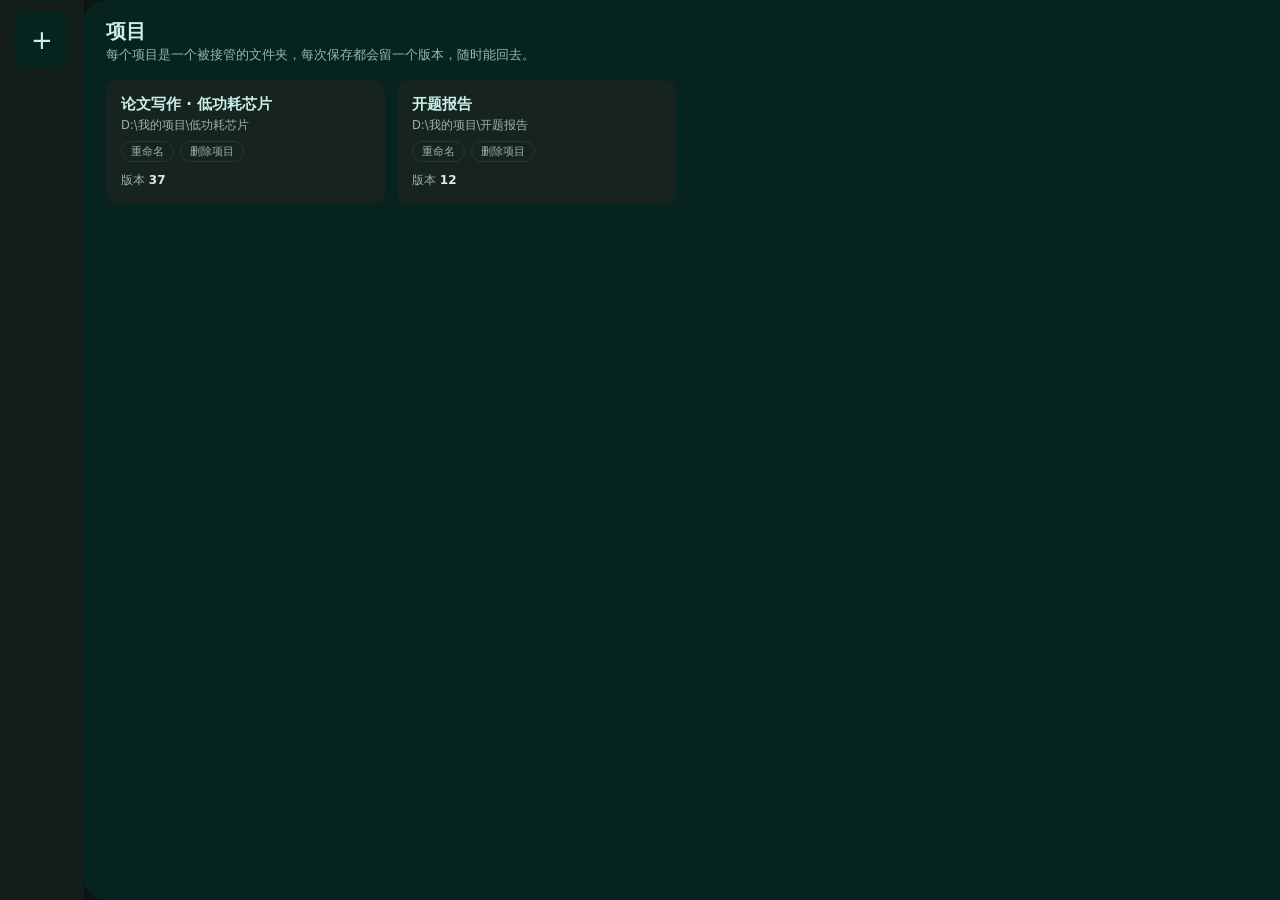
==== commit d9ece876: "fix: 滚动条样式、AI 抽屉首开动画、图标改成官网品牌图 滚动条： · 之前写了 scrollbar-width / scrollbar-color —— Chromium 里这两个属性一出现， " ====
--- a/prototype/index.html
+++ b/prototype/index.html
@@ -3,7 +3,7 @@
 <head>
 <meta charset="utf-8">
 <title>Makise Toolkit · 项目</title>
-<link rel="stylesheet" href="css/style.css?v=28">
+<link rel="stylesheet" href="css/style.css?v=35">
 <style>
   /* 内嵌到 MT 主界面时，隐藏原型自己的左侧栏（MT 已经有导航栏了） */
   body.embed-mode .rail { display: none; }
@@ -55,7 +55,7 @@
   </div>
 </div>
 
-<script src="js/data.js?v=28"></script>
+<script src="js/data.js?v=35"></script>
 <style>
 /* 没有项目时的引导：暗色、箭头指向左上角 */
 .empty-hint {
@@ -88,7 +88,7 @@
     }
   });
 </script>
-<script src="js/api.js?v=28"></script>
+<script src="js/api.js?v=35"></script>
 <script>
 const MTD = window.MTData;
 
--- a/prototype/css/style.css
+++ b/prototype/css/style.css
@@ -965,3 +965,16 @@
 .mt-ask-sources {
   white-space: pre-wrap; margin-top: 8px; font-size: 11.5px; opacity: .65; line-height: 1.7;
 }
+
+/* 统一滚动条：暗色界面里用系统默认的会突然出现一条亮色轨道，很难看。
+   不要写 scrollbar-width / scrollbar-color，否则 Chromium 会忽略下面的 ::-webkit-scrollbar。 */
+::-webkit-scrollbar { width: 10px; height: 10px; }
+::-webkit-scrollbar-track { background: transparent; }
+::-webkit-scrollbar-thumb {
+  background: rgba(143, 211, 199, .28);
+  border-radius: 6px;
+  border: 2px solid transparent;
+  background-clip: content-box;
+}
+::-webkit-scrollbar-thumb:hover { background: rgba(143, 211, 199, .5); background-clip: content-box; }
+::-webkit-scrollbar-corner { background: transparent; }
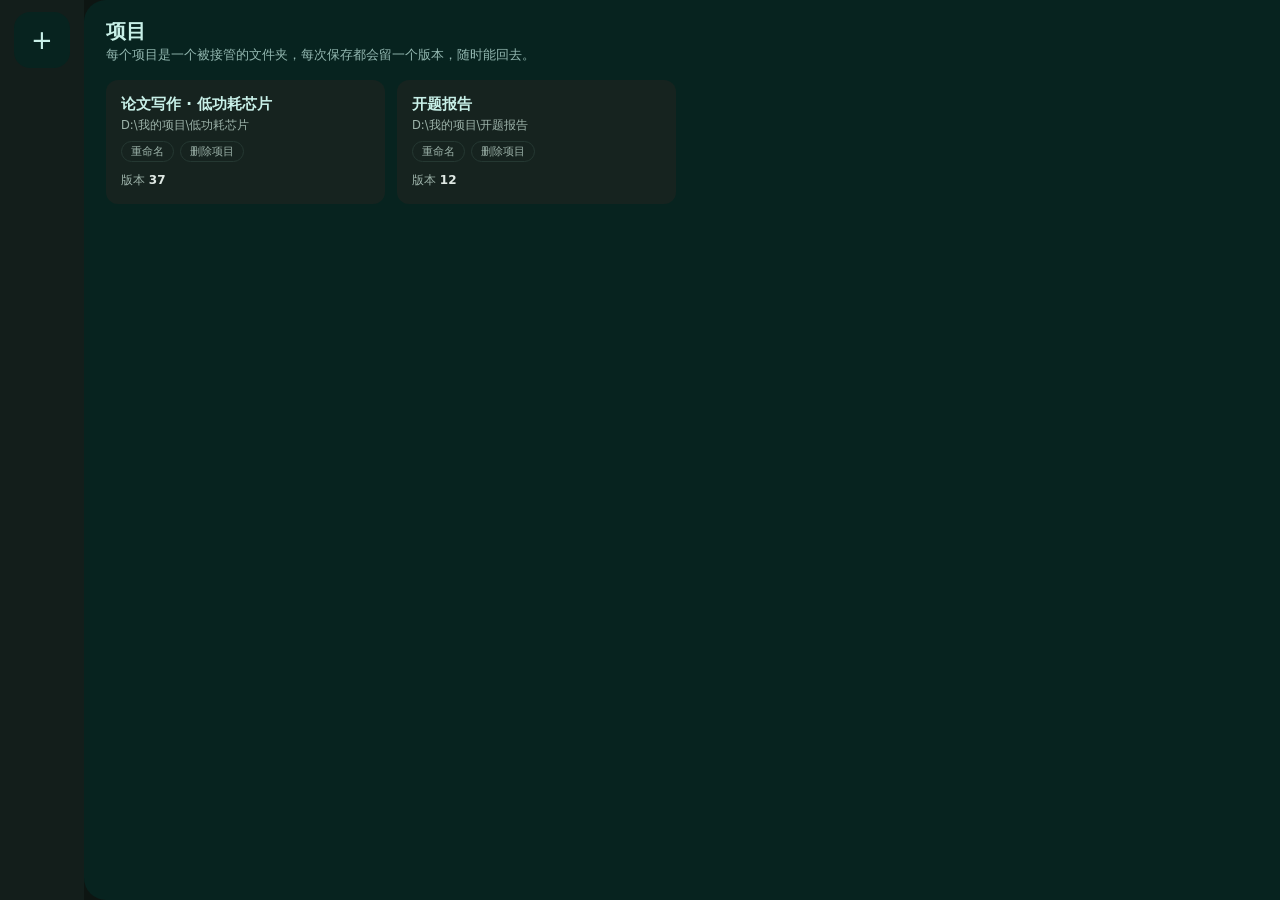
==== commit b6f986d6: "release: 4.0.2 快照版（退出确认 + 文案书面语 + 找资源联网优先） · 退出前确认：项目还开着或有下载未完成时，先列清楚再问一句（应用内对话框）   托盘「退出」也走这条路径，5 秒" ====
--- a/prototype/index.html
+++ b/prototype/index.html
@@ -70,7 +70,7 @@
 </style>
 <div class="empty-hint" id="emptyHint" style="display:none">
   <div class="empty-arrow">↖</div>
-  <div class="empty-text"><b>创建第一个项目吧！</b>点左上角的 ＋ 选一个空文件夹开始</div>
+  <div class="empty-text"><b>创建第一个项目</b>：点击左上角的 ＋，选择一个空文件夹</div>
 </div>
 <script>
   // 和 MT 主界面的约定：告诉它当前是哪一屏，外部据此切换左上角按钮
@@ -149,14 +149,14 @@
 document.getElementById('confirm').onclick = async () => {
   const name = document.getElementById('projectName').value.trim();
   const path = document.getElementById('projectPath').value.trim();
-  if (!name || !path) { await askDialog({ title: '还差一点', body: '项目名和文件夹路径都要填。', okText: '知道了', cancelText: '关闭' }); return; }
+  if (!name || !path) { await askDialog({ title: '即将完成', body: '项目名和文件夹路径都要填。', okText: '确定', cancelText: '关闭' }); return; }
   try {
     const p = MTOnline ? await MTApi.create(name, path) : MTD.createProject(name, path);
     host.classList.remove('open');
     await render();
     if (p && p.id) location.href = 'project.html?id=' + encodeURIComponent(p.id) + '&embed=1';
   } catch (e) {
-    await askDialog({ title: '创建失败', body: e.message, okText: '知道了', cancelText: '关闭' });
+    await askDialog({ title: '创建失败', body: e.message, okText: '确定', cancelText: '关闭' });
   }
 };
 
@@ -197,7 +197,7 @@
     const name = await askDialog({ title: '重命名项目', input: p.name, okText: '改名' });
     if (!name || !name.trim() || name === p.name) return;
     try { await MTApi.rename(p.id, name.trim()); await render(); }
-    catch (e) { await askDialog({ title: '改名失败', body: e.message, okText: '知道了', cancelText: '关闭' }); }
+    catch (e) { await askDialog({ title: '改名失败', body: e.message, okText: '确定', cancelText: '关闭' }); }
     return;
   }
   if (act === 'delete') {
@@ -214,11 +214,11 @@
       const only = await askDialog({
         title: '文件夹删不掉',
         body: '可能里面还有文件开着：' + e.message + '\n\n只从列表移除这个项目？（文件保留）',
-        okText: '只移除', cancelText: '算了',
+        okText: '只移除', cancelText: '取消',
       });
       if (only) {
         try { await MTApi.deleteProject(p.id, false); await render(); }
-        catch (e2) { await askDialog({ title: '移除失败', body: e2.message, okText: '知道了', cancelText: '关闭' }); }
+        catch (e2) { await askDialog({ title: '移除失败', body: e2.message, okText: '确定', cancelText: '关闭' }); }
       }
     }
   }
